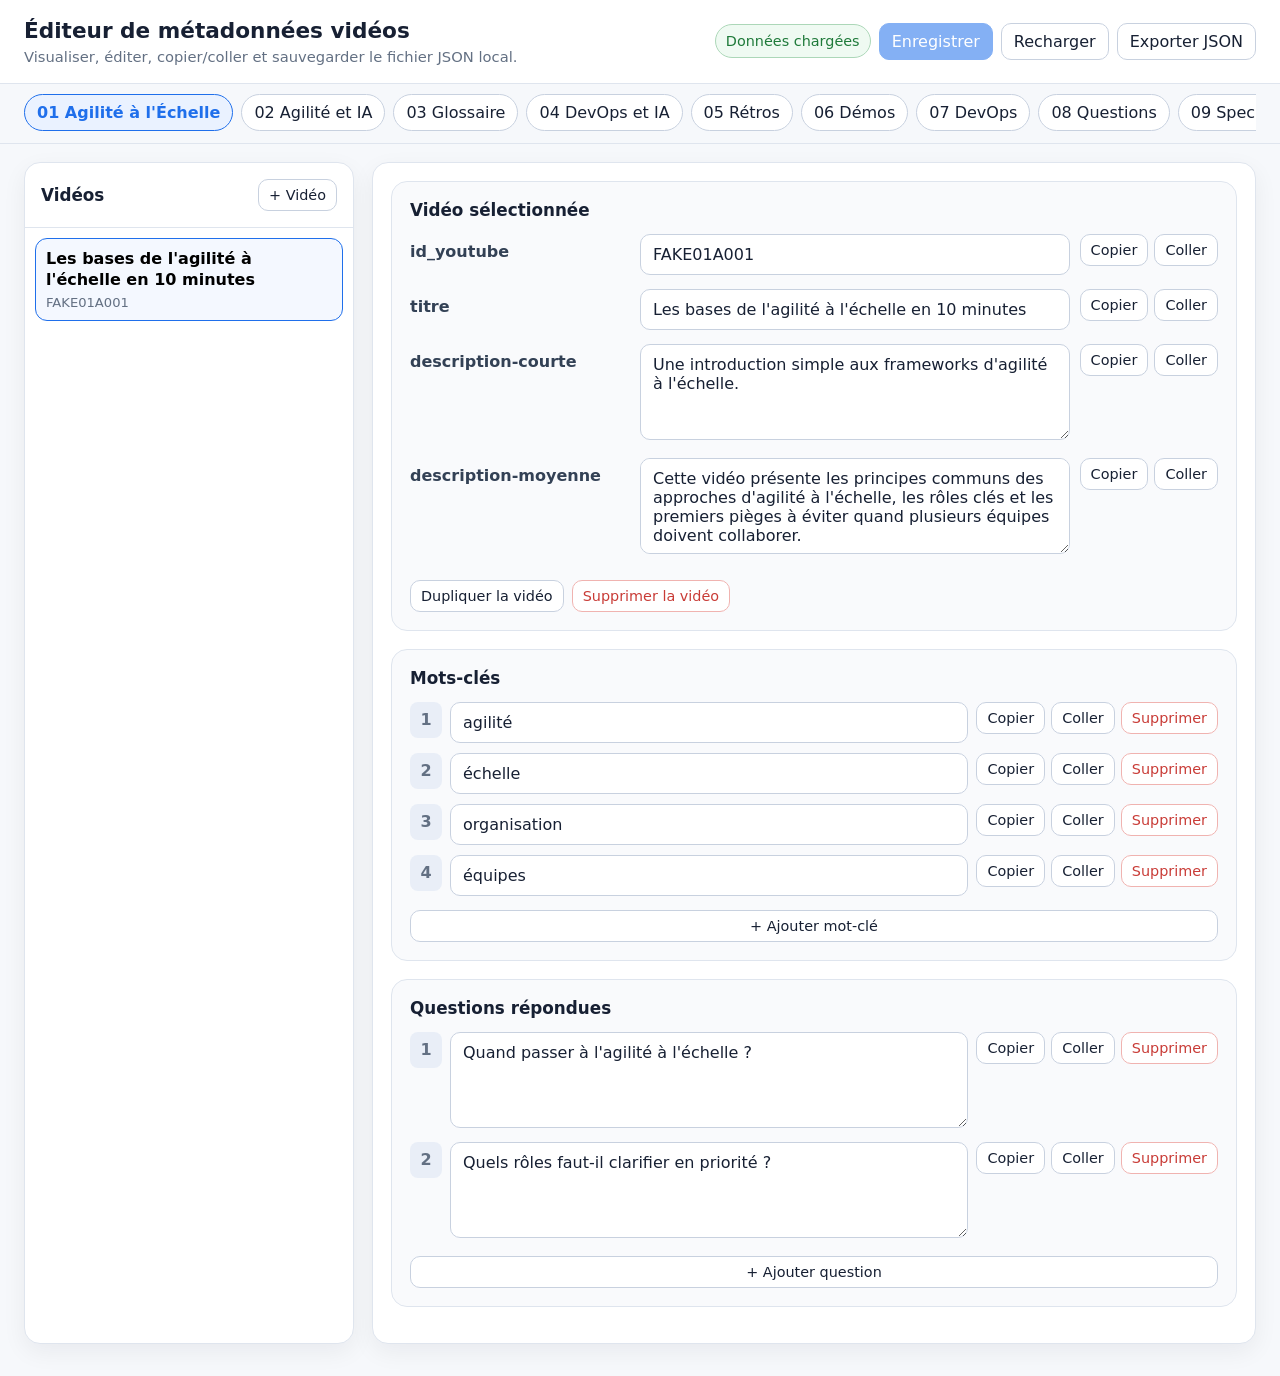
==== videos-metadata/index.html @ 5e896c62 "Création d'un site pour visualiser et éditer le fichier videos-metadata.json" ====
<!doctype html>
<html lang="fr">
<head>
  <meta charset="utf-8">
  <meta name="viewport" content="width=device-width, initial-scale=1">
  <title>Éditeur de métadonnées vidéos</title>
  <link rel="stylesheet" href="styles.css">
</head>
<body>
  <header class="app-header">
    <div class="brand">
      <h1>Éditeur de métadonnées vidéos</h1>
      <p>Visualiser, éditer, copier/coller et sauvegarder le fichier JSON local.</p>
    </div>
    <div class="statusbar">
      <span id="saveStatus" class="status status-loading">Chargement…</span>
      <button id="saveBtn" class="btn btn-primary" disabled>Enregistrer</button>
      <button id="reloadBtn" class="btn">Recharger</button>
      <button id="downloadBtn" class="btn">Exporter JSON</button>
    </div>
  </header>

  <nav class="series-nav" aria-label="Séries">
    <div id="seriesButtons" class="series-buttons"></div>
  </nav>

  <main class="layout">
    <aside class="sidebar">
      <div class="sidebar-header">
        <h2>Vidéos</h2>
        <button id="addVideoBtn" class="btn btn-small">+ Vidéo</button>
      </div>
      <div id="videoList" class="video-list"></div>
    </aside>

    <section class="editor-panel">
<form id="editorForm" class="editor-form" hidden></form>
    </section>
  </main>

  <div id="toast" class="toast" hidden></div>

  <script src="app.js"></script>
</body>
</html>
---- videos-metadata/styles.css ----
:root {
  --bg: #f6f8fb;
  --panel: #ffffff;
  --panel-soft: #f9fafc;
  --text: #172033;
  --muted: #637083;
  --border: #dfe5ee;
  --border-strong: #c8d1df;
  --accent: #1f6feb;
  --accent-hover: #195bc2;
  --danger: #c93c37;
  --warning: #a76a00;
  --success: #1f7a3a;
  --shadow: 0 8px 24px rgba(15, 23, 42, 0.06);
}

* {
  box-sizing: border-box;
}

body {
  margin: 0;
  min-height: 100vh;
  color: var(--text);
  background: var(--bg);
  font-family: system-ui, -apple-system, BlinkMacSystemFont, "Segoe UI", sans-serif;
}

button,
input,
textarea {
  font: inherit;
}

.app-header {
  position: sticky;
  top: 0;
  z-index: 20;
  display: flex;
  align-items: center;
  justify-content: space-between;
  gap: 24px;
  padding: 18px 24px;
  background: rgba(255, 255, 255, 0.94);
  border-bottom: 1px solid var(--border);
  backdrop-filter: blur(8px);
}

.brand h1 {
  margin: 0;
  font-size: 1.35rem;
  line-height: 1.2;
}

.brand p {
  margin: 4px 0 0;
  color: var(--muted);
  font-size: 0.92rem;
}

.statusbar {
  display: flex;
  flex-wrap: wrap;
  align-items: center;
  justify-content: flex-end;
  gap: 8px;
}

.status {
  display: inline-flex;
  align-items: center;
  min-height: 34px;
  padding: 6px 10px;
  border-radius: 999px;
  border: 1px solid var(--border);
  background: var(--panel-soft);
  font-size: 0.9rem;
  color: var(--muted);
  white-space: nowrap;
}

.status-dirty {
  border-color: #f0c36a;
  background: #fff8e6;
  color: var(--warning);
}

.status-saved {
  border-color: #acd7b8;
  background: #effaf2;
  color: var(--success);
}

.status-error {
  border-color: #f0b3b0;
  background: #fff0f0;
  color: var(--danger);
}

.btn {
  min-height: 36px;
  padding: 8px 12px;
  border: 1px solid var(--border-strong);
  border-radius: 10px;
  color: var(--text);
  background: var(--panel);
  cursor: pointer;
  transition: transform 0.05s ease, background 0.15s ease, border-color 0.15s ease;
}

.btn:hover:not(:disabled) {
  border-color: var(--accent);
  background: #f4f8ff;
}

.btn:active:not(:disabled) {
  transform: translateY(1px);
}

.btn:disabled {
  cursor: not-allowed;
  opacity: 0.55;
}

.btn-primary {
  border-color: var(--accent);
  background: var(--accent);
  color: #fff;
}

.btn-primary:hover:not(:disabled) {
  background: var(--accent-hover);
}

.btn-small {
  min-height: 32px;
  padding: 6px 10px;
  font-size: 0.9rem;
}

.btn-danger {
  border-color: #f0b3b0;
  color: var(--danger);
}

.series-nav {
  position: sticky;
  top: 81px;
  z-index: 15;
  display: flex;
  align-items: center;
  gap: 10px;
  padding: 10px 24px;
  background: rgba(246, 248, 251, 0.96);
  border-bottom: 1px solid var(--border);
  backdrop-filter: blur(8px);
}

.series-buttons {
  display: flex;
  gap: 8px;
  overflow-x: auto;
  padding-bottom: 2px;
}

.series-button {
  flex: 0 0 auto;
  max-width: 230px;
  overflow: hidden;
  text-overflow: ellipsis;
  white-space: nowrap;
  border-radius: 999px;
}

.series-button.active {
  border-color: var(--accent);
  background: #eaf2ff;
  color: var(--accent);
  font-weight: 650;
}

.layout {
  display: grid;
  grid-template-columns: minmax(260px, 330px) 1fr;
  gap: 18px;
  padding: 18px 24px 32px;
}

.sidebar,
.editor-panel {
  min-height: calc(100vh - 170px);
  border: 1px solid var(--border);
  border-radius: 16px;
  background: var(--panel);
  box-shadow: var(--shadow);
}

.sidebar {
  overflow: hidden;
}

.sidebar-header {
  display: flex;
  align-items: center;
  justify-content: space-between;
  gap: 8px;
  padding: 16px;
  border-bottom: 1px solid var(--border);
}

.sidebar-header h2 {
  margin: 0;
  font-size: 1.05rem;
}

.video-list {
  max-height: calc(100vh - 230px);
  overflow: auto;
  padding: 10px;
}

.video-item {
  width: 100%;
  margin: 0 0 8px;
  padding: 10px;
  border: 1px solid var(--border);
  border-radius: 12px;
  background: #fff;
  text-align: left;
  cursor: pointer;
}

.video-item:hover,
.video-item.active {
  border-color: var(--accent);
  background: #f4f8ff;
}

.video-title {
  display: block;
  font-weight: 650;
  line-height: 1.3;
}

.video-id {
  display: block;
  margin-top: 4px;
  color: var(--muted);
  font-size: 0.82rem;
}

.editor-panel {
  padding: 18px;
  overflow: auto;
}

.empty-state {
  display: grid;
  place-items: center;
  min-height: 350px;
  color: var(--muted);
  text-align: center;
}

.editor-form {
  max-width: 1050px;
  margin: 0 auto;
}

.section-card {
  margin-bottom: 18px;
  padding: 18px;
  border: 1px solid var(--border);
  border-radius: 16px;
  background: var(--panel-soft);
}

.section-title {
  display: flex;
  align-items: center;
  justify-content: space-between;
  gap: 12px;
  margin-bottom: 14px;
}

.section-title h3 {
  margin: 0;
  font-size: 1.05rem;
}

.form-grid {
  display: grid;
  grid-template-columns: 1fr;
  gap: 14px;
}

.field-row {
  display: grid;
  grid-template-columns: minmax(160px, 220px) 1fr auto;
  gap: 10px;
  align-items: start;
}

.field-label {
  padding-top: 8px;
  color: #334155;
  font-weight: 650;
}

.field-control input,
.field-control textarea {
  width: 100%;
  padding: 10px 12px;
  border: 1px solid var(--border-strong);
  border-radius: 10px;
  background: #fff;
  color: var(--text);
  outline: none;
}

.field-control textarea {
  min-height: 96px;
  resize: vertical;
}

.field-control input:focus,
.field-control textarea:focus {
  border-color: var(--accent);
  box-shadow: 0 0 0 3px rgba(31, 111, 235, 0.12);
}

.field-actions {
  display: flex;
  gap: 6px;
  flex-wrap: wrap;
  justify-content: flex-end;
}

.list-editor {
  display: grid;
  gap: 10px;
}

.list-item {
  display: grid;
  grid-template-columns: 32px 1fr auto;
  gap: 8px;
  align-items: start;
}

.list-index {
  display: inline-flex;
  align-items: center;
  justify-content: center;
  height: 36px;
  border-radius: 8px;
  background: #e9eef7;
  color: var(--muted);
  font-weight: 650;
}

.meta-actions {
  display: flex;
  flex-wrap: wrap;
  gap: 8px;
  margin-top: 8px;
}

.toast {
  position: fixed;
  right: 22px;
  bottom: 22px;
  z-index: 50;
  max-width: 360px;
  padding: 12px 14px;
  border: 1px solid var(--border-strong);
  border-radius: 12px;
  background: #fff;
  box-shadow: var(--shadow);
  color: var(--text);
}

@media (max-width: 900px) {
  .app-header {
    align-items: flex-start;
    flex-direction: column;
  }

  .series-nav {
    top: 143px;
  }

  .layout {
    grid-template-columns: 1fr;
  }

  .sidebar,
  .editor-panel {
    min-height: auto;
  }

  .field-row,
  .list-item {
    grid-template-columns: 1fr;
  }

  .field-label {
    padding-top: 0;
  }

  .field-actions {
    justify-content: flex-start;
  }
}
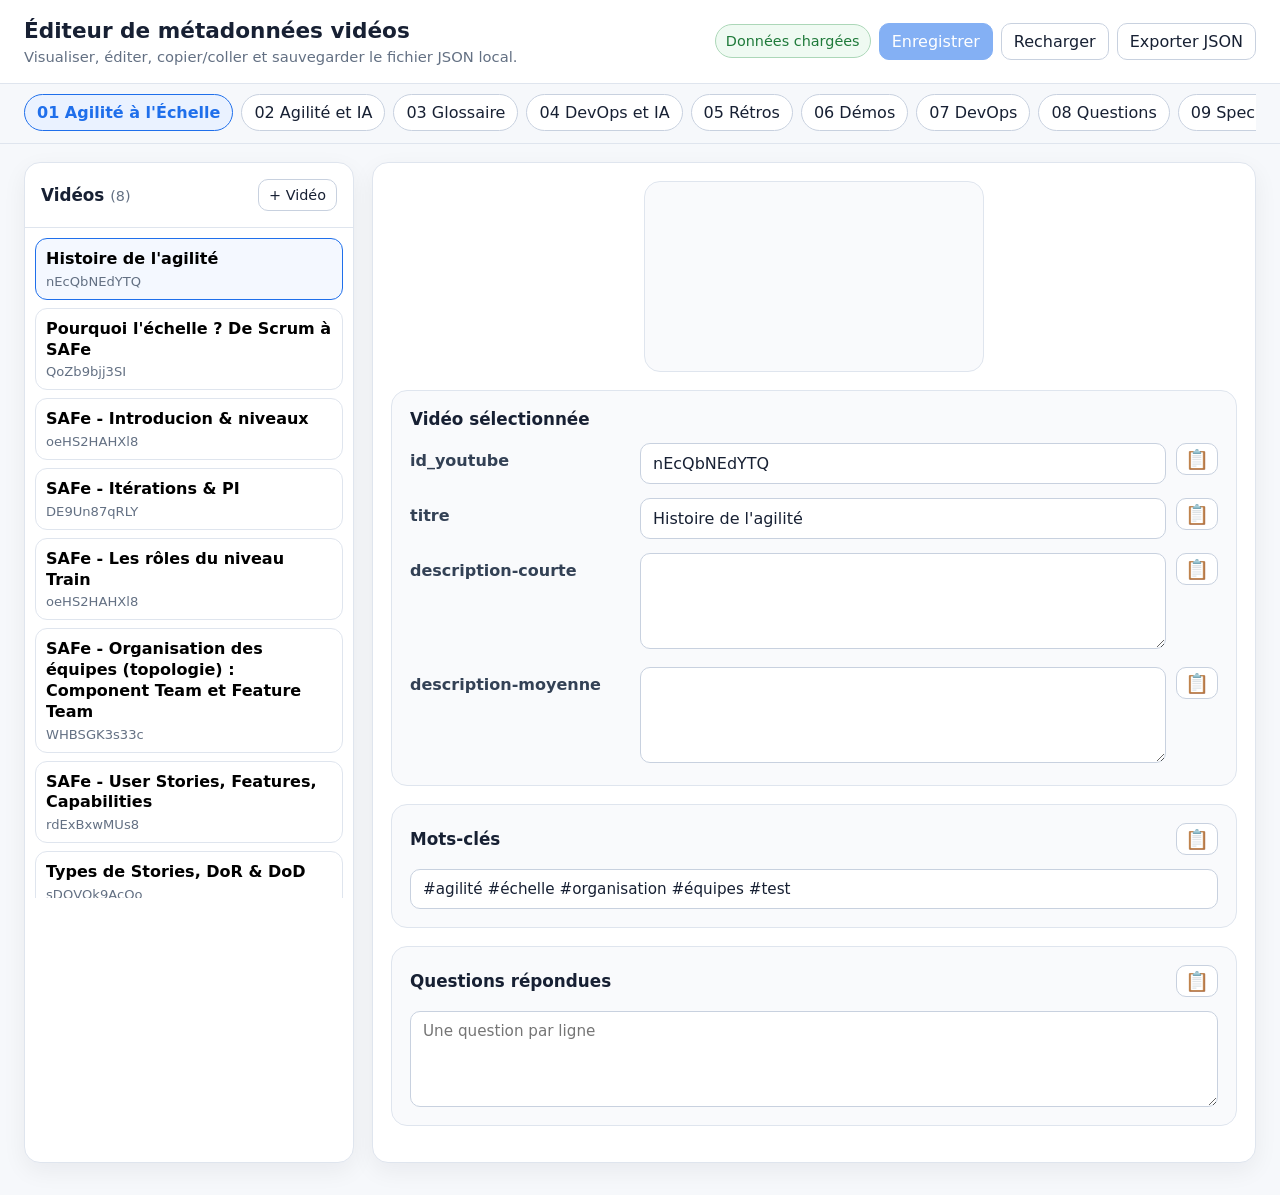
==== commit 4c404bbf: "feature : affichage du nombre de vidéos de la série, dans le panneau gauche de sélection des vidéos" ====
--- a/videos-metadata/index.html
+++ b/videos-metadata/index.html
@@ -27,7 +27,7 @@
   <main class="layout">
     <aside class="sidebar">
       <div class="sidebar-header">
-        <h2>Vidéos</h2>
+        <h2>Vidéos <span id="videoCount" class="video-count-badge"></span></h2>
         <button id="addVideoBtn" class="btn btn-small">+ Vidéo</button>
       </div>
       <div id="videoList" class="video-list"></div>
--- a/videos-metadata/styles.css
+++ b/videos-metadata/styles.css
@@ -219,6 +219,12 @@
   padding: 10px;
 }
 
+.video-count-badge {
+  font-size: 0.9rem;
+  font-weight: 500;
+  color: var(--muted);
+}
+
 .video-item {
   width: 100%;
   margin: 0 0 8px;
@@ -275,6 +281,24 @@
   background: var(--panel-soft);
 }
 
+.youtube-embed-container {
+  margin: 0 auto 18px auto;
+  max-width: 340px;
+  width: 100%;
+  border: 1px solid var(--border);
+  border-radius: 16px;
+  overflow: hidden;
+  background: var(--panel-soft);
+  aspect-ratio: 16 / 9;
+}
+
+.youtube-embed-container iframe {
+  border: none;
+  display: block;
+  width: 100%;
+  height: 100%;
+}
+
 .section-title {
   display: flex;
   align-items: center;
@@ -334,6 +358,49 @@
   gap: 6px;
   flex-wrap: wrap;
   justify-content: flex-end;
+}
+
+.keywords-input {
+  width: 100%;
+  box-sizing: border-box;
+  font-size: 0.95rem;
+  padding: 10px 12px;
+  border: 1px solid var(--border-strong);
+  border-radius: 10px;
+  background: #fff;
+  color: var(--text);
+  outline: none;
+}
+
+.keywords-input:focus {
+  border-color: var(--accent);
+  box-shadow: 0 0 0 3px rgba(31, 111, 235, 0.12);
+}
+
+.keywords-copy-btn {
+  padding: 4px 8px;
+  font-size: 1.2rem;
+  line-height: 1;
+}
+
+.questions-input {
+  width: 100%;
+  box-sizing: border-box;
+  font-size: 0.95rem;
+  padding: 10px 12px;
+  border: 1px solid var(--border-strong);
+  border-radius: 10px;
+  background: #fff;
+  color: var(--text);
+  outline: none;
+  min-height: 96px;
+  resize: vertical;
+  font-family: inherit;
+}
+
+.questions-input:focus {
+  border-color: var(--accent);
+  box-shadow: 0 0 0 3px rgba(31, 111, 235, 0.12);
 }
 
 .list-editor {
